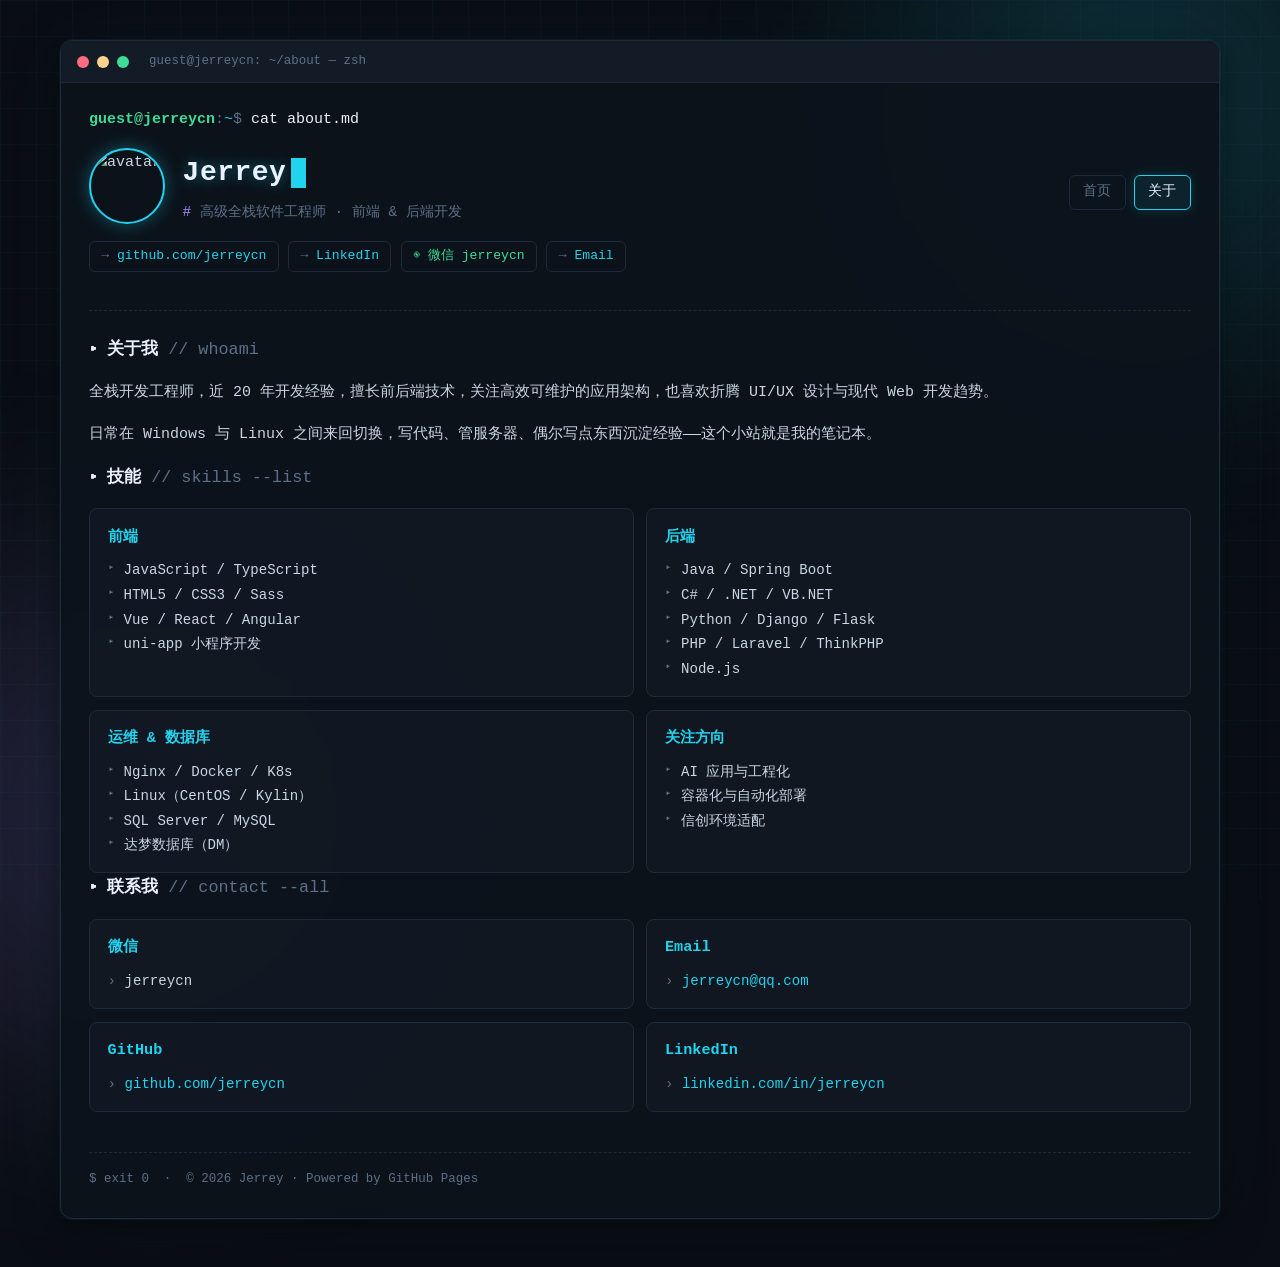
==== about.html @ 29a31ed8 "feat: top nav (home/about); restyle legacy page as about.html" ====
<!DOCTYPE html>
<html lang="zh-CN">
<head>
  <meta charset="UTF-8">
  <meta name="viewport" content="width=device-width, initial-scale=1.0">
  <title>关于 - Jerrey</title>
  <link rel="stylesheet" href="style.css">
</head>
<body>
  <div class="glow glow-1"></div>
  <div class="glow glow-2"></div>

  <div class="container">
    <div class="terminal">
      <div class="term-bar">
        <span class="dot dot-r"></span>
        <span class="dot dot-y"></span>
        <span class="dot dot-g"></span>
        <span class="term-title">guest@jerreycn: ~/about — zsh</span>
      </div>

      <div class="term-body">
        <header class="site-header">
          <div class="term-line prompt-line">
            <span class="prompt">guest@jerreycn</span><span class="prompt-sep">:</span><span class="prompt-path">~</span><span class="prompt-sep">$</span>
            <span class="cmd">cat about.md</span>
          </div>

          <div class="profile-row">
            <div class="profile">
              <img class="avatar" src="https://github.com/jerreycn.png" alt="avatar">
              <div>
                <h1 class="glow-text">Jerrey<span class="cursor" aria-hidden="true"></span></h1>
                <p class="tagline">高级全栈软件工程师 · 前端 &amp; 后端开发</p>
              </div>
            </div>
            <nav class="top-nav" aria-label="主导航">
              <a href="./">首页</a>
              <a href="./about.html" class="active">关于</a>
            </nav>
          </div>

          <nav class="social">
            <a href="https://github.com/jerreycn" target="_blank" rel="noopener">github.com/jerreycn</a>
            <a href="https://linkedin.com/in/jerreycn" target="_blank" rel="noopener">LinkedIn</a>
            <span class="social-plain">微信 jerreycn</span>
            <a href="mailto:jerreycn@qq.com">Email</a>
          </nav>
        </header>

        <main>
          <section>
            <h2 class="section-title">▸ 关于我 <span class="muted">// whoami</span></h2>
            <div class="markdown-body">
              <p>全栈开发工程师，近 20 年开发经验，擅长前后端技术，关注高效可维护的应用架构，也喜欢折腾 UI/UX 设计与现代 Web 开发趋势。</p>
              <p>日常在 Windows 与 Linux 之间来回切换，写代码、管服务器、偶尔写点东西沉淀经验——这个小站就是我的笔记本。</p>
            </div>
          </section>

          <section>
            <h2 class="section-title">▸ 技能 <span class="muted">// skills --list</span></h2>
            <div class="about-grid">
              <div class="about-card">
                <h3>前端</h3>
                <ul class="skill-list">
                  <li>JavaScript / TypeScript</li>
                  <li>HTML5 / CSS3 / Sass</li>
                  <li>Vue / React / Angular</li>
                  <li>uni-app 小程序开发</li>
                </ul>
              </div>
              <div class="about-card">
                <h3>后端</h3>
                <ul class="skill-list">
                  <li>Java / Spring Boot</li>
                  <li>C# / .NET / VB.NET</li>
                  <li>Python / Django / Flask</li>
                  <li>PHP / Laravel / ThinkPHP</li>
                  <li>Node.js</li>
                </ul>
              </div>
              <div class="about-card">
                <h3>运维 &amp; 数据库</h3>
                <ul class="skill-list">
                  <li>Nginx / Docker / K8s</li>
                  <li>Linux（CentOS / Kylin）</li>
                  <li>SQL Server / MySQL</li>
                  <li>达梦数据库（DM）</li>
                </ul>
              </div>
              <div class="about-card">
                <h3>关注方向</h3>
                <ul class="skill-list">
                  <li>AI 应用与工程化</li>
                  <li>容器化与自动化部署</li>
                  <li>信创环境适配</li>
                </ul>
              </div>
            </div>
          </section>

          <section>
            <h2 class="section-title">▸ 联系我 <span class="muted">// contact --all</span></h2>
            <div class="about-grid">
              <div class="about-card">
                <h3>微信</h3>
                <p>jerreycn</p>
              </div>
              <div class="about-card">
                <h3>Email</h3>
                <p><a href="mailto:jerreycn@qq.com">jerreycn@qq.com</a></p>
              </div>
              <div class="about-card">
                <h3>GitHub</h3>
                <p><a href="https://github.com/jerreycn" target="_blank" rel="noopener">github.com/jerreycn</a></p>
              </div>
              <div class="about-card">
                <h3>LinkedIn</h3>
                <p><a href="https://linkedin.com/in/jerreycn" target="_blank" rel="noopener">linkedin.com/in/jerreycn</a></p>
              </div>
            </div>
          </section>
        </main>

        <footer class="site-footer">
          <p><span class="prompt-sep">$</span> exit 0 &nbsp;·&nbsp; © <span id="year"></span> Jerrey · Powered by GitHub Pages</p>
        </footer>
      </div>
    </div>
  </div>
  <script>document.getElementById("year").textContent = new Date().getFullYear();</script>
</body>
</html>
---- style.css ----
/* ============================================================
 * 皮肤：终端 / 极客风 (Terminal Theme)
 * 深色底 + 等宽字体 + 霓虹光晕 + 闪烁光标
 * ============================================================ */

:root {
  --bg: #0a0e14;
  --term-bg: rgba(13, 19, 28, 0.92);
  --text: #c9d6e3;
  --text-bright: #eaf2ff;
  --text-muted: #5c7089;
  --green: #3ddc97;
  --cyan: #22d3ee;
  --purple: #a78bfa;
  --red: #ff6b81;
  --yellow: #fbd38d;
  --border: #1e2a3a;
  --accent: var(--cyan);
  --mono: "Cascadia Code", "JetBrains Mono", Consolas, "Courier New", monospace;
}

* { box-sizing: border-box; }

html { scrollbar-color: #2a3a4e var(--bg); }

body {
  margin: 0;
  font-family: var(--mono);
  background: var(--bg);
  color: var(--text);
  line-height: 1.75;
  font-size: 15px;
  overflow-x: hidden;
}

/* ---- 背景霓虹光晕 ---- */
.glow {
  position: fixed;
  border-radius: 50%;
  filter: blur(120px);
  opacity: 0.16;
  pointer-events: none;
  z-index: 0;
}
.glow-1 { width: 480px; height: 480px; background: var(--cyan); top: -140px; right: -100px; }
.glow-2 { width: 520px; height: 520px; background: var(--purple); bottom: -180px; left: -120px; }

/* ---- 隐约网格背景 ---- */
body::before {
  content: "";
  position: fixed;
  inset: 0;
  background-image:
    linear-gradient(rgba(34, 211, 238, 0.035) 1px, transparent 1px),
    linear-gradient(90deg, rgba(34, 211, 238, 0.035) 1px, transparent 1px);
  background-size: 36px 36px;
  pointer-events: none;
  z-index: 0;
}

.container {
  position: relative;
  z-index: 1;
  max-width: 1200px;
  margin: 2.5rem auto 3rem;
  padding: 0 1.25rem;
}

/* ---- 终端窗口 ---- */
.terminal {
  background: var(--term-bg);
  border: 1px solid var(--border);
  border-radius: 12px;
  box-shadow:
    0 0 0 1px rgba(34, 211, 238, 0.06),
    0 8px 40px rgba(0, 0, 0, 0.55),
    0 0 80px rgba(34, 211, 238, 0.05);
  backdrop-filter: blur(6px);
  overflow: hidden;
}

.term-bar {
  display: flex;
  align-items: center;
  gap: 0.5rem;
  padding: 0.6rem 1rem;
  background: rgba(20, 28, 40, 0.9);
  border-bottom: 1px solid var(--border);
}

.dot { width: 12px; height: 12px; border-radius: 50%; }
.dot-r { background: var(--red); }
.dot-y { background: var(--yellow); }
.dot-g { background: var(--green); }

.term-title {
  margin-left: 0.75rem;
  font-size: 0.78rem;
  color: var(--text-muted);
  user-select: none;
}

.term-body { padding: 1.5rem 1.75rem 1.75rem; }

/* ---- 命令行提示符 ---- */
.term-line { margin: 0 0 0.6rem; }

.prompt { color: var(--green); font-weight: 700; }
.prompt-path { color: var(--cyan); }
.prompt-sep { color: var(--text-muted); }
.cmd { color: var(--text-bright); }

/* ---- 头部 ---- */
.site-header { padding-bottom: 1.25rem; border-bottom: 1px dashed var(--border); margin-bottom: 1.5rem; }

.profile-row {
  display: flex;
  align-items: center;
  justify-content: space-between;
  gap: 1rem;
  flex-wrap: wrap;
  margin: 0.9rem 0 1rem;
}

.profile {
  display: flex;
  align-items: center;
  gap: 1.1rem;
}

/* ---- 顶部导航 ---- */
.top-nav { display: flex; gap: 0.5rem; }
.top-nav a {
  font-size: 0.85rem;
  padding: 0.3rem 0.85rem;
  border: 1px solid var(--border);
  border-radius: 6px;
  color: var(--text-muted);
  transition: all 0.15s ease;
}
.top-nav a:hover {
  text-decoration: none;
  color: var(--cyan);
  border-color: var(--cyan);
  box-shadow: 0 0 12px rgba(34, 211, 238, 0.2);
}
.top-nav a.active {
  color: var(--text-bright);
  border-color: var(--cyan);
  background: rgba(34, 211, 238, 0.08);
  box-shadow: 0 0 12px rgba(34, 211, 238, 0.18);
}

.avatar {
  width: 76px;
  height: 76px;
  border-radius: 50%;
  object-fit: cover;
  border: 2px solid var(--cyan);
  box-shadow: 0 0 18px rgba(34, 211, 238, 0.35);
}

h1 {
  font-size: 1.75rem;
  margin: 0;
  color: var(--text-bright);
  letter-spacing: 0.5px;
}

.glow-text { text-shadow: 0 0 14px rgba(34, 211, 238, 0.45); }

/* 闪烁光标 */
.cursor {
  display: inline-block;
  width: 0.55em;
  height: 1.05em;
  margin-left: 0.15em;
  background: var(--cyan);
  vertical-align: text-bottom;
  animation: blink 1.05s steps(1) infinite;
}
@keyframes blink { 50% { opacity: 0; } }

@media (prefers-reduced-motion: reduce) {
  .cursor { animation: none; }
}

.tagline { margin: 0.2rem 0 0; color: var(--text-muted); font-size: 0.9rem; }
.tagline::before { content: "# "; color: var(--purple); }

.social { display: flex; gap: 0.6rem; flex-wrap: wrap; margin-bottom: 1.1rem; }
.social a, .social span.social-plain {
  font-size: 0.82rem;
  padding: 0.2rem 0.7rem;
  border: 1px solid var(--border);
  border-radius: 6px;
  color: var(--cyan);
  transition: all 0.15s ease;
}
.social a::before { content: "→ "; color: var(--text-muted); }
.social span.social-plain { color: var(--green); cursor: default; }
.social span.social-plain::before { content: "◉ "; color: var(--green); }
.social a:hover { text-decoration: none; border-color: var(--cyan); box-shadow: 0 0 12px rgba(34, 211, 238, 0.25); background: rgba(34, 211, 238, 0.06); }

.bio-line p { margin: 0; color: var(--text); font-size: 0.92rem; }
.bio-line p::before { content: "// "; color: var(--text-muted); }

/* ---- 文章区 ---- */
.section-title { font-size: 1.05rem; margin: 0 0 1rem; color: var(--text-bright); font-weight: 700; }
.section-title .muted { font-weight: 400; }

.muted { color: var(--text-muted); }

a { color: var(--accent); text-decoration: none; }
a:hover { text-decoration: underline; text-underline-offset: 3px; }

.post-list { list-style: none; margin: 0; padding: 0; }

.post-item {
  position: relative;
  padding: 0.85rem 1.1rem 0.85rem 1.3rem;
  margin-bottom: 0.7rem;
  border: 1px solid var(--border);
  border-left: 3px solid var(--border);
  border-radius: 8px;
  background: rgba(20, 28, 40, 0.55);
  transition: all 0.15s ease;
}
.post-item::before {
  content: "▸";
  position: absolute;
  left: 0.45rem;
  top: 0.9rem;
  color: var(--text-muted);
  font-size: 0.8rem;
}
.post-item:hover {
  border-left-color: var(--cyan);
  border-color: #264054;
  background: rgba(34, 211, 238, 0.05);
  box-shadow: 0 0 16px rgba(34, 211, 238, 0.12);
}
.post-item:hover::before { color: var(--cyan); }

.post-item a { font-weight: 700; font-size: 1rem; color: var(--text-bright); }
.post-item a:hover { color: var(--cyan); }
.post-item .post-summary { margin: 0.3rem 0 0.4rem; color: var(--text-muted); font-size: 0.86rem; }

/* 日期左、标签右 */
.post-meta-row {
  display: flex;
  align-items: center;
  justify-content: space-between;
  gap: 0.6rem;
  flex-wrap: wrap;
}
.post-tags { display: inline-flex; flex-wrap: wrap; gap: 0.3rem; }

.post-item .post-date { font-size: 0.78rem; color: var(--text-muted); }

.tag {
  display: inline-block;
  font-size: 0.68rem;
  padding: 0 0.45rem;
  margin-right: 0.3rem;
  border-radius: 4px;
  background: rgba(167, 139, 250, 0.12);
  color: var(--purple);
  border: 1px solid rgba(167, 139, 250, 0.25);
}
.tag::before { content: "#"; }

/* ---- 文章页 ---- */
.back-link { font-size: 0.85rem; color: var(--text-muted); }
.back-link:hover { color: var(--cyan); text-decoration: none; }
.site-header .back-link { color: var(--text-muted); }

/* 文章页导航单独一行 */
.site-header .top-nav { margin-top: 0.75rem; }

.post-title { font-size: 1.55rem; line-height: 1.4; }
.post-meta { color: var(--text-muted); font-size: 0.82rem; margin: 0.4rem 0 0; }
.post-divider { border: none; border-top: 1px dashed var(--border); margin: 1.25rem 0 1.75rem; }

/* ---- Markdown 渲染 ---- */
.markdown-body h1, .markdown-body h2, .markdown-body h3 { line-height: 1.4; color: var(--text-bright); }
.markdown-body h2 { border-bottom: 1px dashed var(--border); padding-bottom: 0.3rem; }
.markdown-body h2::before, .markdown-body h3::before { content: "## "; color: var(--purple); }
.markdown-body h3::before { content: "### "; }
.markdown-body a { color: var(--cyan); }
.markdown-body img { max-width: 100%; border-radius: 8px; border: 1px solid var(--border); }
.markdown-body blockquote {
  margin: 1rem 0;
  padding: 0.25rem 1rem;
  border-left: 3px solid var(--purple);
  color: var(--text-muted);
  background: rgba(167, 139, 250, 0.06);
  border-radius: 0 8px 8px 0;
}
.markdown-body blockquote::before { content: "> "; color: var(--purple); }
.markdown-body code {
  background: rgba(34, 211, 238, 0.08);
  color: var(--cyan);
  padding: 0.15em 0.4em;
  border-radius: 5px;
  font-family: var(--mono);
  font-size: 0.88em;
}
.markdown-body pre {
  background: #0c1219;
  border: 1px solid var(--border);
  padding: 1rem;
  border-radius: 8px;
  overflow-x: auto;
}
.markdown-body pre code { background: none; color: var(--green); padding: 0; }
.markdown-body table { border-collapse: collapse; width: 100%; margin: 1rem 0; }
.markdown-body th, .markdown-body td {
  border: 1px solid var(--border);
  padding: 0.45rem 0.75rem;
  text-align: left;
}
.markdown-body th { background: rgba(34, 211, 238, 0.07); color: var(--cyan); }

/* ---- 分页 ---- */
.pagination {
  display: flex;
  flex-wrap: wrap;
  align-items: center;
  gap: 0.4rem;
  margin: 1.5rem 0 0;
  font-size: 0.85rem;
}
.pagination a {
  padding: 0.25rem 0.7rem;
  border: 1px solid var(--border);
  border-radius: 6px;
  color: var(--cyan);
  transition: all 0.15s ease;
}
.pagination a:hover { text-decoration: none; border-color: var(--cyan); box-shadow: 0 0 10px rgba(34, 211, 238, 0.25); }
.pagination a.pg-current {
  color: var(--text-bright);
  border-color: var(--cyan);
  background: rgba(34, 211, 238, 0.12);
  box-shadow: 0 0 12px rgba(34, 211, 238, 0.2);
}
.pagination a.pg-disabled { color: var(--text-muted); border-color: var(--border); cursor: default; }
.pagination a.pg-disabled:hover { border-color: var(--border); box-shadow: none; }
.pg-ellipsis { color: var(--text-muted); padding: 0 0.2rem; }

/* ---- 标签筛选 ---- */
.tag-filter[hidden] { display: none; }
.tag-filter {
  display: flex;
  align-items: center;
  justify-content: space-between;
  flex-wrap: wrap;
  gap: 0.5rem;
  padding: 0.45rem 0.9rem;
  margin-bottom: 1rem;
  border: 1px solid rgba(61, 220, 151, 0.4);
  border-radius: 6px;
  background: rgba(61, 220, 151, 0.06);
  font-size: 0.85rem;
}
.tag-filter-info { color: var(--green); }
.tag-filter-clear { color: var(--red); font-size: 0.8rem; }
.tag-filter-clear:hover { text-decoration: underline; }

.tag-link { cursor: pointer; }
.tag-link:hover {
  border-color: var(--cyan);
  color: var(--cyan);
  box-shadow: 0 0 8px rgba(34, 211, 238, 0.25);
}

/* ---- 关于页 ---- */
.about-grid {
  display: grid;
  grid-template-columns: repeat(2, 1fr);
  gap: 0.8rem;
}
.about-card {
  padding: 0.9rem 1.1rem;
  border: 1px solid var(--border);
  border-radius: 8px;
  background: rgba(20, 28, 40, 0.55);
  transition: all 0.15s ease;
}
.about-card:hover {
  border-color: #264054;
  background: rgba(34, 211, 238, 0.05);
  box-shadow: 0 0 16px rgba(34, 211, 238, 0.12);
}
.about-card h3 { margin: 0 0 0.5rem; font-size: 0.95rem; color: var(--cyan); }
.about-card p { margin: 0; font-size: 0.88rem; color: var(--text); }
.about-card p::before { content: "› "; color: var(--text-muted); }

.skill-list { list-style: none; margin: 0; padding: 0; }
.skill-list li {
  position: relative;
  padding-left: 1rem;
  font-size: 0.88rem;
  color: var(--text);
}
.skill-list li::before {
  content: "▸";
  position: absolute;
  left: 0;
  color: var(--text-muted);
  font-size: 0.75rem;
}

@media (max-width: 560px) { .about-grid { grid-template-columns: 1fr; } }

/* ---- 快捷链接 ---- */
.friend-links { margin-top: 2.5rem; padding-top: 1.25rem; border-top: 1px dashed var(--border); }

.links-grid {
  display: grid;
  grid-template-columns: repeat(6, 1fr);
  gap: 0.6rem;
}
.links-grid a {
  text-align: center;
  font-size: 0.82rem;
  padding: 0.4rem 0.3rem;
  border: 1px solid var(--border);
  border-radius: 6px;
  color: var(--text);
  background: rgba(20, 28, 40, 0.55);
  white-space: nowrap;
  overflow: hidden;
  text-overflow: ellipsis;
  transition: all 0.15s ease;
}
.links-grid a:hover {
  text-decoration: none;
  color: var(--cyan);
  border-color: var(--cyan);
  box-shadow: 0 0 12px rgba(34, 211, 238, 0.25);
  background: rgba(34, 211, 238, 0.06);
}

@media (max-width: 900px) { .links-grid { grid-template-columns: repeat(4, 1fr); } }
@media (max-width: 560px) { .links-grid { grid-template-columns: repeat(3, 1fr); } }

/* ---- 页脚 ---- */
.site-footer {
  margin-top: 2.5rem;
  padding-top: 1rem;
  border-top: 1px dashed var(--border);
  color: var(--text-muted);
  font-size: 0.78rem;
}
.site-footer p { margin: 0; }

/* ---- 小屏适配 ---- */
@media (max-width: 560px) {
  .term-body { padding: 1.1rem 1rem 1.25rem; }
  .container { margin-top: 1rem; }
  .profile { flex-direction: column; align-items: flex-start; }
  h1 { font-size: 1.4rem; }
}
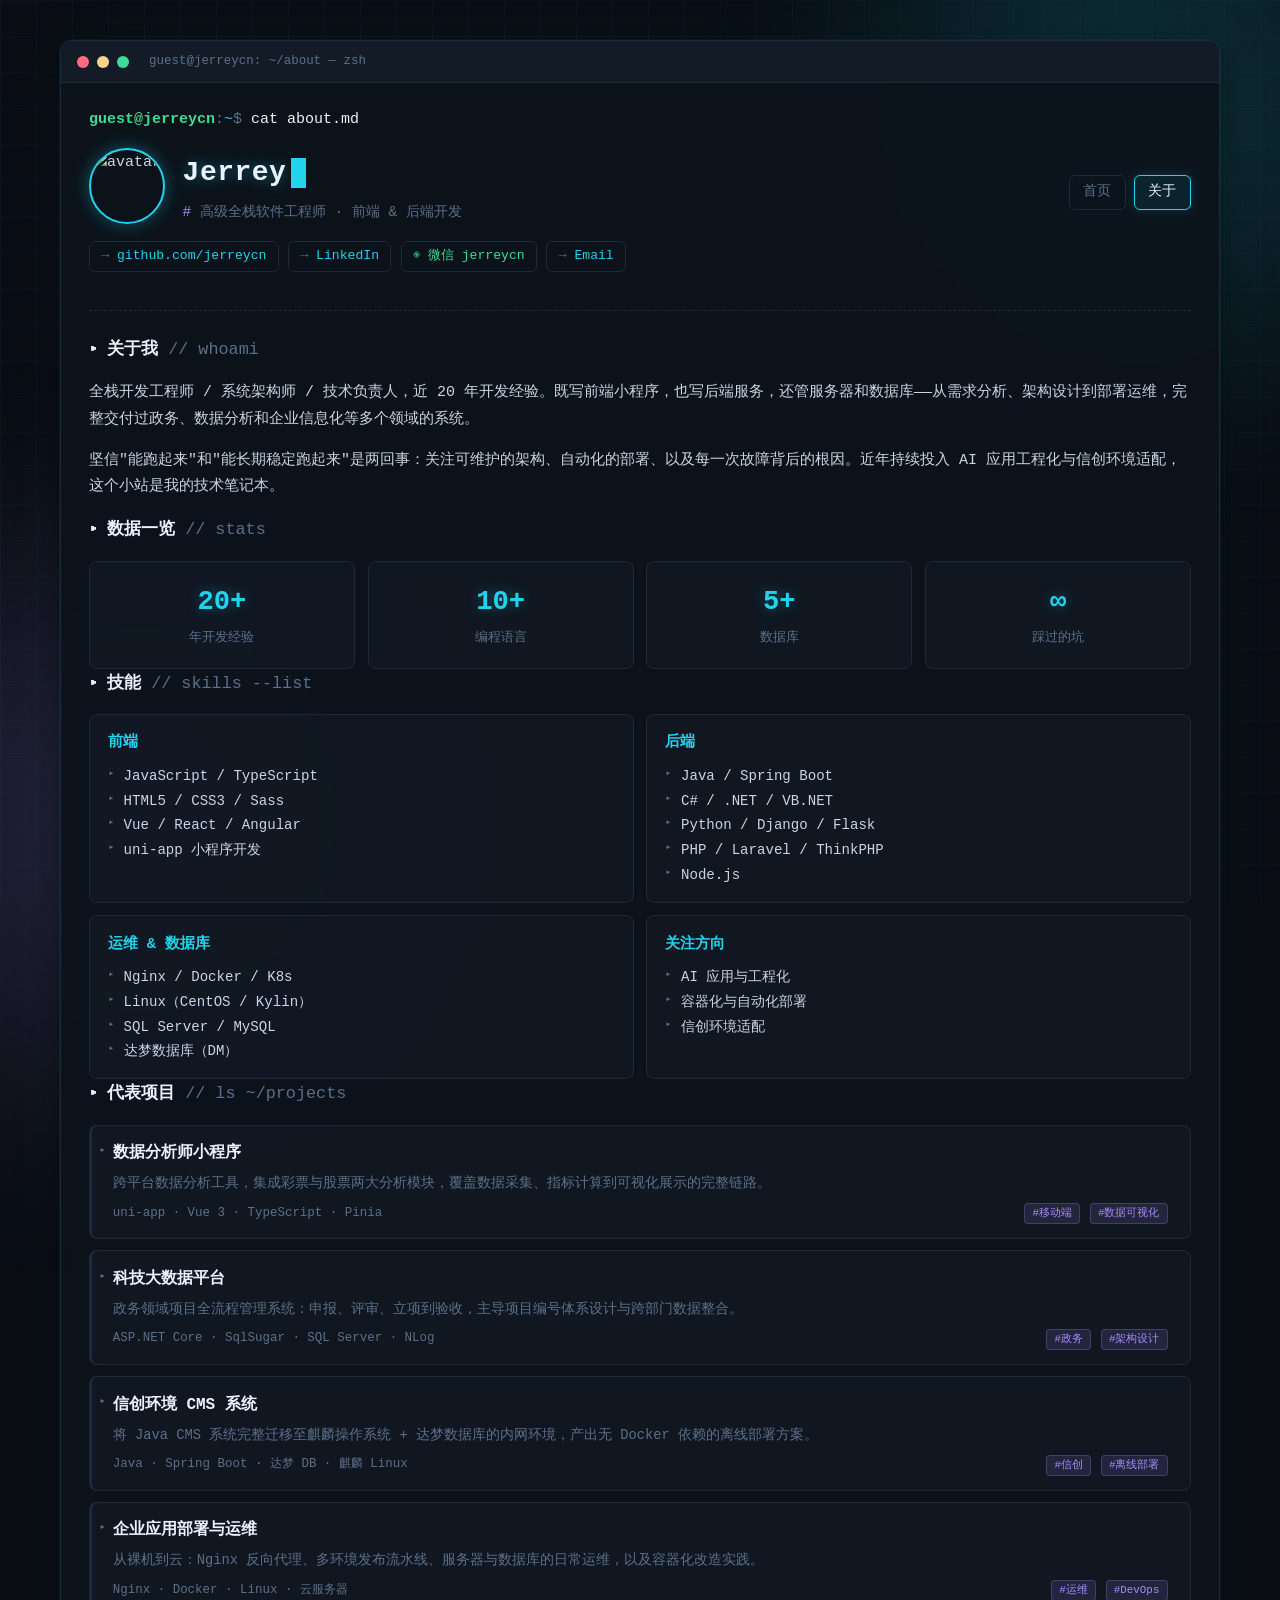
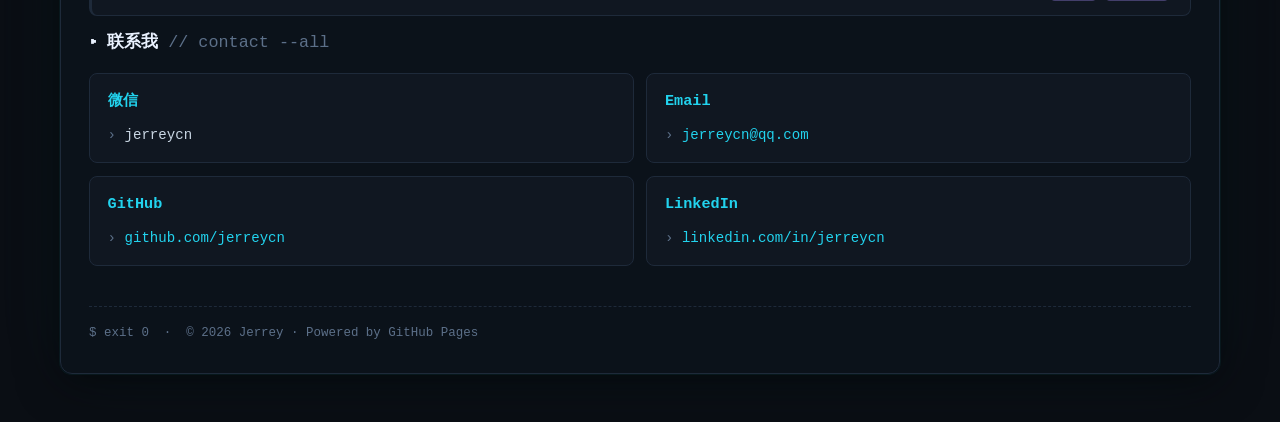
==== commit 363bfa51: "about: add stats bar, expertise intro and featured projects" ====
--- a/about.html
+++ b/about.html
@@ -52,8 +52,18 @@
           <section>
             <h2 class="section-title">▸ 关于我 <span class="muted">// whoami</span></h2>
             <div class="markdown-body">
-              <p>全栈开发工程师，近 20 年开发经验，擅长前后端技术，关注高效可维护的应用架构，也喜欢折腾 UI/UX 设计与现代 Web 开发趋势。</p>
-              <p>日常在 Windows 与 Linux 之间来回切换，写代码、管服务器、偶尔写点东西沉淀经验——这个小站就是我的笔记本。</p>
+              <p>全栈开发工程师 / 系统架构师 / 技术负责人，近 20 年开发经验。既写前端小程序，也写后端服务，还管服务器和数据库——从需求分析、架构设计到部署运维，完整交付过政务、数据分析和企业信息化等多个领域的系统。</p>
+              <p>坚信"能跑起来"和"能长期稳定跑起来"是两回事：关注可维护的架构、自动化的部署、以及每一次故障背后的根因。近年持续投入 AI 应用工程化与信创环境适配，这个小站是我的技术笔记本。</p>
+            </div>
+          </section>
+
+          <section>
+            <h2 class="section-title">▸ 数据一览 <span class="muted">// stats</span></h2>
+            <div class="stat-row">
+              <div class="stat-card"><span class="stat-num">20+</span><span class="stat-label">年开发经验</span></div>
+              <div class="stat-card"><span class="stat-num">10+</span><span class="stat-label">编程语言</span></div>
+              <div class="stat-card"><span class="stat-num">5+</span><span class="stat-label">数据库</span></div>
+              <div class="stat-card"><span class="stat-num">∞</span><span class="stat-label">踩过的坑</span></div>
             </div>
           </section>
 
@@ -100,6 +110,44 @@
           </section>
 
           <section>
+            <h2 class="section-title">▸ 代表项目 <span class="muted">// ls ~/projects</span></h2>
+            <div class="post-list">
+              <div class="post-item">
+                <a>数据分析师小程序</a>
+                <p class="post-summary">跨平台数据分析工具，集成彩票与股票两大分析模块，覆盖数据采集、指标计算到可视化展示的完整链路。</p>
+                <div class="post-meta-row">
+                  <span class="post-date">uni-app · Vue 3 · TypeScript · Pinia</span>
+                  <span class="post-tags"><span class="tag">移动端</span><span class="tag">数据可视化</span></span>
+                </div>
+              </div>
+              <div class="post-item">
+                <a>科技大数据平台</a>
+                <p class="post-summary">政务领域项目全流程管理系统：申报、评审、立项到验收，主导项目编号体系设计与跨部门数据整合。</p>
+                <div class="post-meta-row">
+                  <span class="post-date">ASP.NET Core · SqlSugar · SQL Server · NLog</span>
+                  <span class="post-tags"><span class="tag">政务</span><span class="tag">架构设计</span></span>
+                </div>
+              </div>
+              <div class="post-item">
+                <a>信创环境 CMS 系统</a>
+                <p class="post-summary">将 Java CMS 系统完整迁移至麒麟操作系统 + 达梦数据库的内网环境，产出无 Docker 依赖的离线部署方案。</p>
+                <div class="post-meta-row">
+                  <span class="post-date">Java · Spring Boot · 达梦 DB · 麒麟 Linux</span>
+                  <span class="post-tags"><span class="tag">信创</span><span class="tag">离线部署</span></span>
+                </div>
+              </div>
+              <div class="post-item">
+                <a>企业应用部署与运维</a>
+                <p class="post-summary">从裸机到云：Nginx 反向代理、多环境发布流水线、服务器与数据库的日常运维，以及容器化改造实践。</p>
+                <div class="post-meta-row">
+                  <span class="post-date">Nginx · Docker · Linux · 云服务器</span>
+                  <span class="post-tags"><span class="tag">运维</span><span class="tag">DevOps</span></span>
+                </div>
+              </div>
+            </div>
+          </section>
+
+          <section>
             <h2 class="section-title">▸ 联系我 <span class="muted">// contact --all</span></h2>
             <div class="about-grid">
               <div class="about-card">
--- a/style.css
+++ b/style.css
@@ -375,6 +375,30 @@
   box-shadow: 0 0 8px rgba(34, 211, 238, 0.25);
 }
 
+/* ---- 数据一览 ---- */
+.stat-row {
+  display: grid;
+  grid-template-columns: repeat(4, 1fr);
+  gap: 0.8rem;
+}
+.stat-card {
+  text-align: center;
+  padding: 1rem 0.5rem;
+  border: 1px solid var(--border);
+  border-radius: 8px;
+  background: rgba(20, 28, 40, 0.55);
+}
+.stat-num {
+  display: block;
+  font-size: 1.7rem;
+  font-weight: 700;
+  color: var(--cyan);
+  text-shadow: 0 0 14px rgba(34, 211, 238, 0.35);
+}
+.stat-label { font-size: 0.8rem; color: var(--text-muted); }
+
+@media (max-width: 560px) { .stat-row { grid-template-columns: repeat(2, 1fr); } }
+
 /* ---- 关于页 ---- */
 .about-grid {
   display: grid;
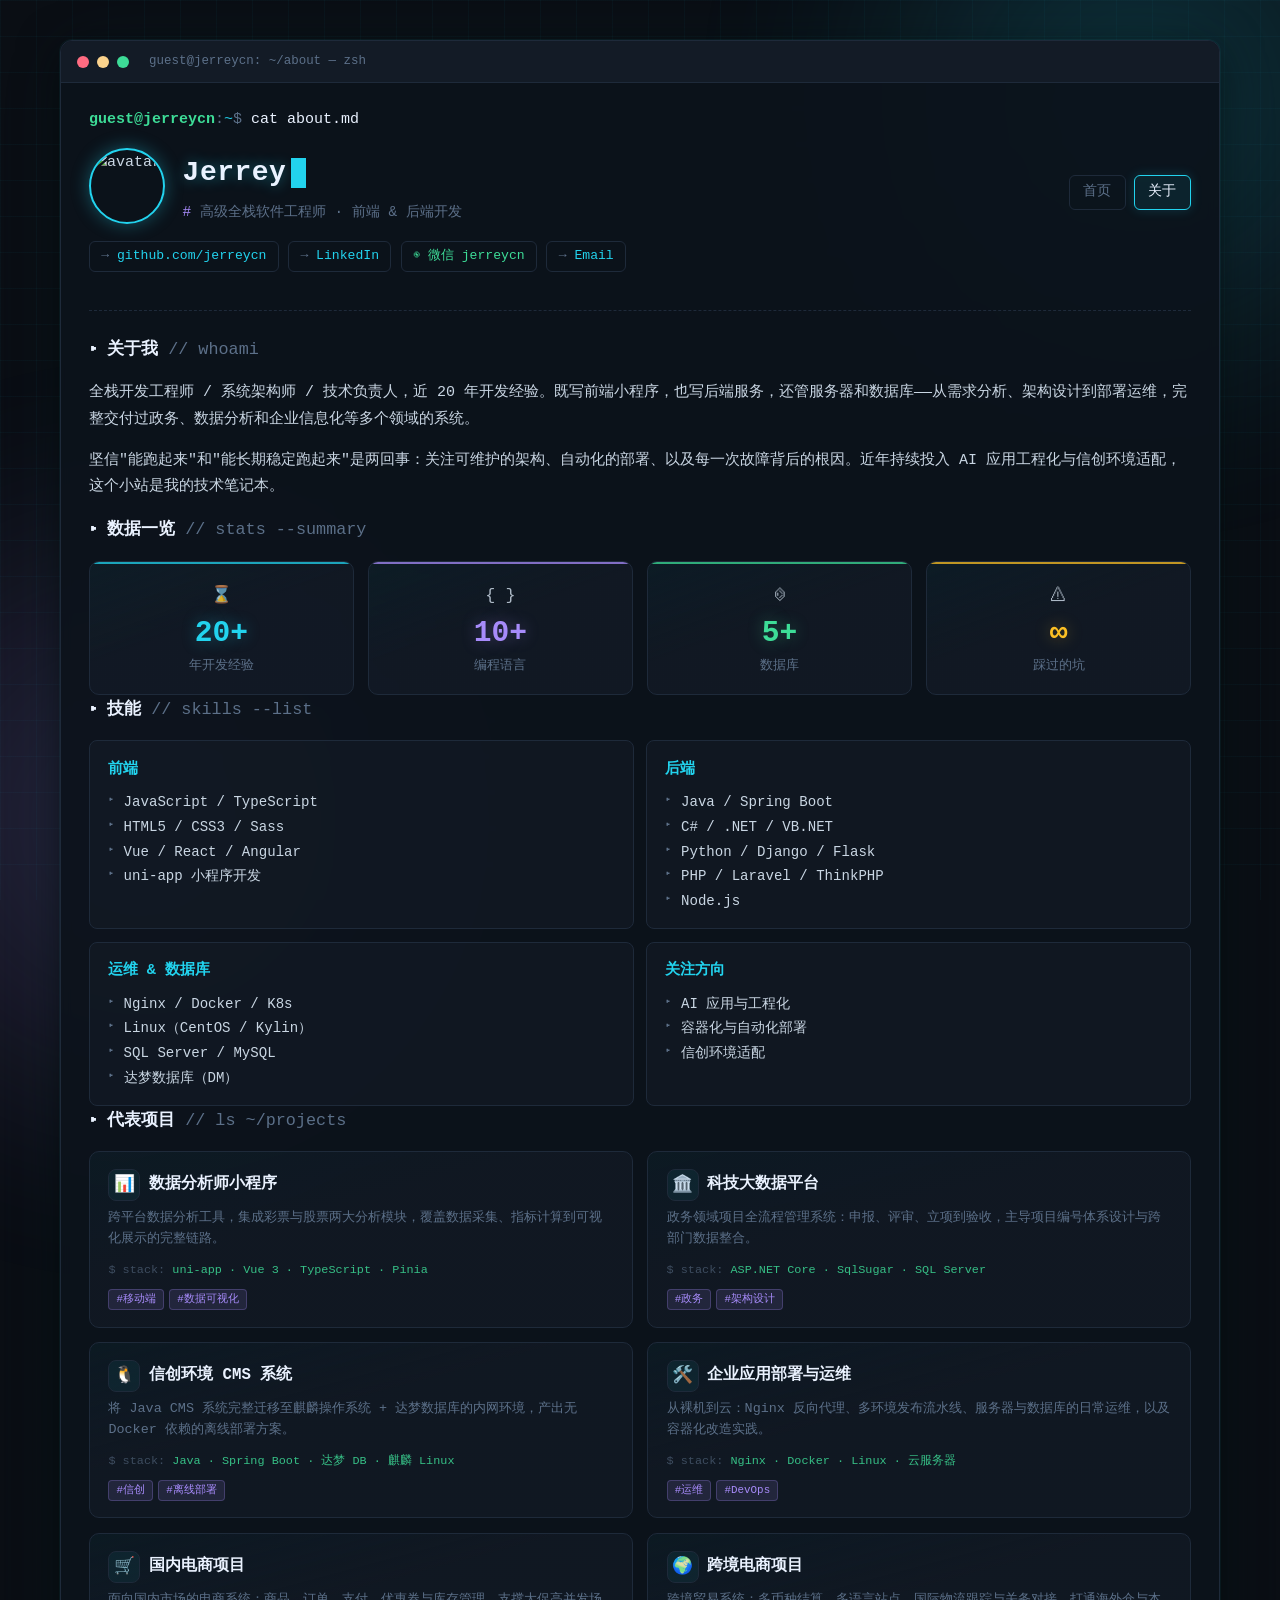
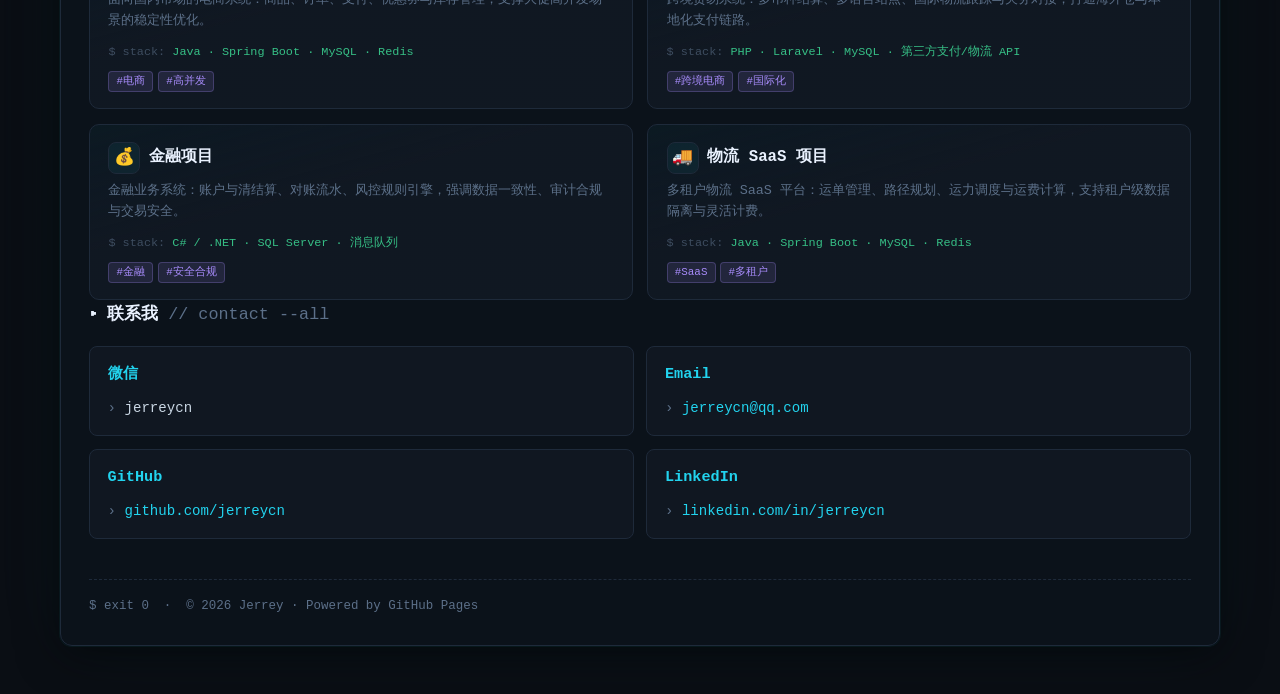
==== commit eda37304: "about: card-style UI for stats & projects; add 4 new project cards" ====
--- a/about.html
+++ b/about.html
@@ -58,12 +58,28 @@
           </section>
 
           <section>
-            <h2 class="section-title">▸ 数据一览 <span class="muted">// stats</span></h2>
+            <h2 class="section-title">▸ 数据一览 <span class="muted">// stats --summary</span></h2>
             <div class="stat-row">
-              <div class="stat-card"><span class="stat-num">20+</span><span class="stat-label">年开发经验</span></div>
-              <div class="stat-card"><span class="stat-num">10+</span><span class="stat-label">编程语言</span></div>
-              <div class="stat-card"><span class="stat-num">5+</span><span class="stat-label">数据库</span></div>
-              <div class="stat-card"><span class="stat-num">∞</span><span class="stat-label">踩过的坑</span></div>
+              <div class="stat-card stat-cyan">
+                <span class="stat-icon">⌛</span>
+                <span class="stat-num">20+</span>
+                <span class="stat-label">年开发经验</span>
+              </div>
+              <div class="stat-card stat-purple">
+                <span class="stat-icon">{ }</span>
+                <span class="stat-num">10+</span>
+                <span class="stat-label">编程语言</span>
+              </div>
+              <div class="stat-card stat-green">
+                <span class="stat-icon">⌬</span>
+                <span class="stat-num">5+</span>
+                <span class="stat-label">数据库</span>
+              </div>
+              <div class="stat-card stat-amber">
+                <span class="stat-icon">⚠</span>
+                <span class="stat-num">∞</span>
+                <span class="stat-label">踩过的坑</span>
+              </div>
             </div>
           </section>
 
@@ -111,38 +127,54 @@
 
           <section>
             <h2 class="section-title">▸ 代表项目 <span class="muted">// ls ~/projects</span></h2>
-            <div class="post-list">
-              <div class="post-item">
-                <a>数据分析师小程序</a>
-                <p class="post-summary">跨平台数据分析工具，集成彩票与股票两大分析模块，覆盖数据采集、指标计算到可视化展示的完整链路。</p>
-                <div class="post-meta-row">
-                  <span class="post-date">uni-app · Vue 3 · TypeScript · Pinia</span>
-                  <span class="post-tags"><span class="tag">移动端</span><span class="tag">数据可视化</span></span>
-                </div>
-              </div>
-              <div class="post-item">
-                <a>科技大数据平台</a>
-                <p class="post-summary">政务领域项目全流程管理系统：申报、评审、立项到验收，主导项目编号体系设计与跨部门数据整合。</p>
-                <div class="post-meta-row">
-                  <span class="post-date">ASP.NET Core · SqlSugar · SQL Server · NLog</span>
-                  <span class="post-tags"><span class="tag">政务</span><span class="tag">架构设计</span></span>
-                </div>
-              </div>
-              <div class="post-item">
-                <a>信创环境 CMS 系统</a>
-                <p class="post-summary">将 Java CMS 系统完整迁移至麒麟操作系统 + 达梦数据库的内网环境，产出无 Docker 依赖的离线部署方案。</p>
-                <div class="post-meta-row">
-                  <span class="post-date">Java · Spring Boot · 达梦 DB · 麒麟 Linux</span>
-                  <span class="post-tags"><span class="tag">信创</span><span class="tag">离线部署</span></span>
-                </div>
-              </div>
-              <div class="post-item">
-                <a>企业应用部署与运维</a>
-                <p class="post-summary">从裸机到云：Nginx 反向代理、多环境发布流水线、服务器与数据库的日常运维，以及容器化改造实践。</p>
-                <div class="post-meta-row">
-                  <span class="post-date">Nginx · Docker · Linux · 云服务器</span>
-                  <span class="post-tags"><span class="tag">运维</span><span class="tag">DevOps</span></span>
-                </div>
+            <div class="proj-grid">
+              <div class="proj-card">
+                <div class="proj-head"><span class="proj-icon">📊</span><h3>数据分析师小程序</h3></div>
+                <p class="proj-desc">跨平台数据分析工具，集成彩票与股票两大分析模块，覆盖数据采集、指标计算到可视化展示的完整链路。</p>
+                <div class="proj-stack">uni-app · Vue 3 · TypeScript · Pinia</div>
+                <div class="proj-tags"><span class="tag">移动端</span><span class="tag">数据可视化</span></div>
+              </div>
+              <div class="proj-card">
+                <div class="proj-head"><span class="proj-icon">🏛️</span><h3>科技大数据平台</h3></div>
+                <p class="proj-desc">政务领域项目全流程管理系统：申报、评审、立项到验收，主导项目编号体系设计与跨部门数据整合。</p>
+                <div class="proj-stack">ASP.NET Core · SqlSugar · SQL Server</div>
+                <div class="proj-tags"><span class="tag">政务</span><span class="tag">架构设计</span></div>
+              </div>
+              <div class="proj-card">
+                <div class="proj-head"><span class="proj-icon">🐧</span><h3>信创环境 CMS 系统</h3></div>
+                <p class="proj-desc">将 Java CMS 系统完整迁移至麒麟操作系统 + 达梦数据库的内网环境，产出无 Docker 依赖的离线部署方案。</p>
+                <div class="proj-stack">Java · Spring Boot · 达梦 DB · 麒麟 Linux</div>
+                <div class="proj-tags"><span class="tag">信创</span><span class="tag">离线部署</span></div>
+              </div>
+              <div class="proj-card">
+                <div class="proj-head"><span class="proj-icon">🛠️</span><h3>企业应用部署与运维</h3></div>
+                <p class="proj-desc">从裸机到云：Nginx 反向代理、多环境发布流水线、服务器与数据库的日常运维，以及容器化改造实践。</p>
+                <div class="proj-stack">Nginx · Docker · Linux · 云服务器</div>
+                <div class="proj-tags"><span class="tag">运维</span><span class="tag">DevOps</span></div>
+              </div>
+              <div class="proj-card">
+                <div class="proj-head"><span class="proj-icon">🛒</span><h3>国内电商项目</h3></div>
+                <p class="proj-desc">面向国内市场的电商系统：商品、订单、支付、优惠券与库存管理，支撑大促高并发场景的稳定性优化。</p>
+                <div class="proj-stack">Java · Spring Boot · MySQL · Redis</div>
+                <div class="proj-tags"><span class="tag">电商</span><span class="tag">高并发</span></div>
+              </div>
+              <div class="proj-card">
+                <div class="proj-head"><span class="proj-icon">🌍</span><h3>跨境电商项目</h3></div>
+                <p class="proj-desc">跨境贸易系统：多币种结算、多语言站点、国际物流跟踪与关务对接，打通海外仓与本地化支付链路。</p>
+                <div class="proj-stack">PHP · Laravel · MySQL · 第三方支付/物流 API</div>
+                <div class="proj-tags"><span class="tag">跨境电商</span><span class="tag">国际化</span></div>
+              </div>
+              <div class="proj-card">
+                <div class="proj-head"><span class="proj-icon">💰</span><h3>金融项目</h3></div>
+                <p class="proj-desc">金融业务系统：账户与清结算、对账流水、风控规则引擎，强调数据一致性、审计合规与交易安全。</p>
+                <div class="proj-stack">C# / .NET · SQL Server · 消息队列</div>
+                <div class="proj-tags"><span class="tag">金融</span><span class="tag">安全合规</span></div>
+              </div>
+              <div class="proj-card">
+                <div class="proj-head"><span class="proj-icon">🚚</span><h3>物流 SaaS 项目</h3></div>
+                <p class="proj-desc">多租户物流 SaaS 平台：运单管理、路径规划、运力调度与运费计算，支持租户级数据隔离与灵活计费。</p>
+                <div class="proj-stack">Java · Spring Boot · MySQL · Redis</div>
+                <div class="proj-tags"><span class="tag">SaaS</span><span class="tag">多租户</span></div>
               </div>
             </div>
           </section>
--- a/style.css
+++ b/style.css
@@ -379,25 +379,133 @@
 .stat-row {
   display: grid;
   grid-template-columns: repeat(4, 1fr);
-  gap: 0.8rem;
+  gap: 0.9rem;
 }
 .stat-card {
+  position: relative;
   text-align: center;
-  padding: 1rem 0.5rem;
-  border: 1px solid var(--border);
-  border-radius: 8px;
-  background: rgba(20, 28, 40, 0.55);
+  padding: 1.2rem 0.6rem 1.05rem;
+  border: 1px solid var(--border);
+  border-radius: 10px;
+  background: linear-gradient(160deg, rgba(34, 211, 238, 0.05), rgba(20, 28, 40, 0.65) 45%);
+  overflow: hidden;
+  transition: transform 0.18s ease, box-shadow 0.18s ease, border-color 0.18s ease;
+}
+/* 顶部霓虹细条 */
+.stat-card::before {
+  content: "";
+  position: absolute;
+  top: 0; left: 0; right: 0;
+  height: 2px;
+  background: var(--accent, var(--cyan));
+  opacity: 0.75;
+}
+.stat-card:hover {
+  transform: translateY(-3px);
+  border-color: var(--accent, var(--cyan));
+  box-shadow: 0 6px 22px var(--accent-glow, rgba(34, 211, 238, 0.18));
+}
+.stat-icon {
+  display: block;
+  font-size: 1.05rem;
+  margin-bottom: 0.35rem;
+  opacity: 0.85;
 }
 .stat-num {
   display: block;
-  font-size: 1.7rem;
+  font-size: 1.85rem;
   font-weight: 700;
-  color: var(--cyan);
-  text-shadow: 0 0 14px rgba(34, 211, 238, 0.35);
-}
-.stat-label { font-size: 0.8rem; color: var(--text-muted); }
+  line-height: 1.15;
+  color: var(--accent, var(--cyan));
+  text-shadow: 0 0 16px var(--accent-glow, rgba(34, 211, 238, 0.4));
+}
+.stat-label { display: block; margin-top: 0.3rem; font-size: 0.8rem; color: var(--text-muted); }
+
+/* 每张卡一个主题色 */
+.stat-cyan   { --accent: var(--cyan);   --accent-glow: rgba(34, 211, 238, 0.35); }
+.stat-purple { --accent: var(--purple); --accent-glow: rgba(167, 139, 250, 0.35); }
+.stat-green  { --accent: var(--green);  --accent-glow: rgba(61, 220, 151, 0.35); }
+.stat-amber  { --accent: #fbbf24;       --accent-glow: rgba(251, 191, 36, 0.35); }
 
 @media (max-width: 560px) { .stat-row { grid-template-columns: repeat(2, 1fr); } }
+
+/* ---- 关于页 ---- */
+/* ---- 代表项目卡片 ---- */
+.proj-grid {
+  display: grid;
+  grid-template-columns: repeat(2, 1fr);
+  gap: 0.9rem;
+}
+.proj-card {
+  position: relative;
+  display: flex;
+  flex-direction: column;
+  padding: 1.05rem 1.15rem;
+  border: 1px solid var(--border);
+  border-radius: 10px;
+  background: linear-gradient(165deg, rgba(34, 211, 238, 0.04), rgba(20, 28, 40, 0.6) 40%);
+  overflow: hidden;
+  transition: transform 0.18s ease, box-shadow 0.18s ease, border-color 0.18s ease;
+}
+.proj-card::before {
+  content: "";
+  position: absolute;
+  left: 0; top: 0; bottom: 0;
+  width: 3px;
+  background: linear-gradient(180deg, var(--cyan), var(--purple));
+  opacity: 0;
+  transition: opacity 0.18s ease;
+}
+.proj-card:hover {
+  transform: translateY(-3px);
+  border-color: #264054;
+  box-shadow: 0 8px 24px rgba(34, 211, 238, 0.12), 0 4px 12px rgba(167, 139, 250, 0.08);
+}
+.proj-card:hover::before { opacity: 1; }
+
+.proj-head {
+  display: flex;
+  align-items: center;
+  gap: 0.55rem;
+  margin-bottom: 0.45rem;
+}
+.proj-icon {
+  display: inline-flex;
+  align-items: center;
+  justify-content: center;
+  width: 2rem;
+  height: 2rem;
+  flex: none;
+  font-size: 1.05rem;
+  border: 1px solid var(--border);
+  border-radius: 8px;
+  background: rgba(34, 211, 238, 0.06);
+}
+.proj-head h3 {
+  margin: 0;
+  font-size: 0.98rem;
+  font-weight: 700;
+  color: var(--text-bright);
+}
+.proj-card:hover .proj-head h3 { color: var(--cyan); }
+.proj-desc {
+  margin: 0 0 0.65rem;
+  font-size: 0.84rem;
+  line-height: 1.55;
+  color: var(--text-muted);
+  flex: 1;
+}
+.proj-stack {
+  font-size: 0.74rem;
+  color: var(--green);
+  opacity: 0.85;
+  margin-bottom: 0.5rem;
+}
+.proj-stack::before { content: "$ stack: "; color: var(--text-muted); opacity: 0.7; }
+.proj-tags { display: flex; flex-wrap: wrap; gap: 0.3rem; }
+.proj-tags .tag { margin-right: 0; }
+
+@media (max-width: 860px) { .proj-grid { grid-template-columns: 1fr; } }
 
 /* ---- 关于页 ---- */
 .about-grid {
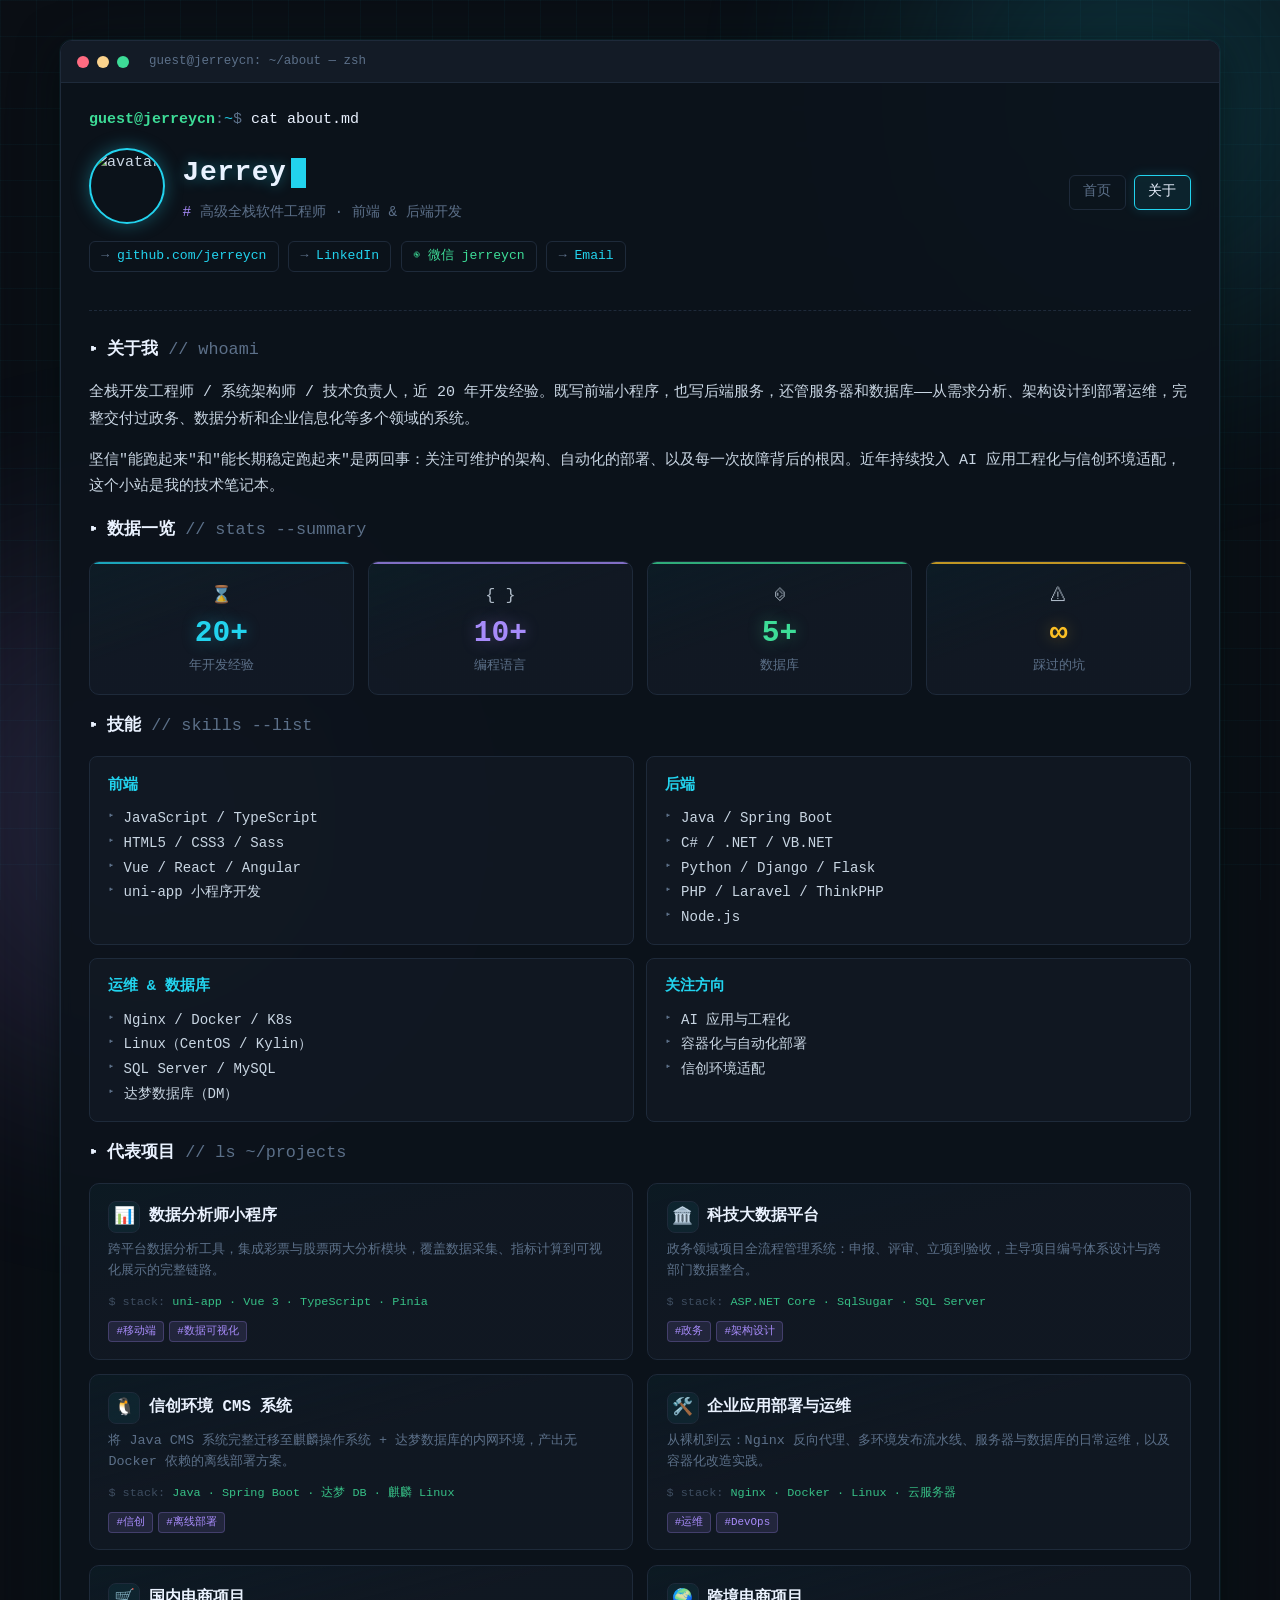
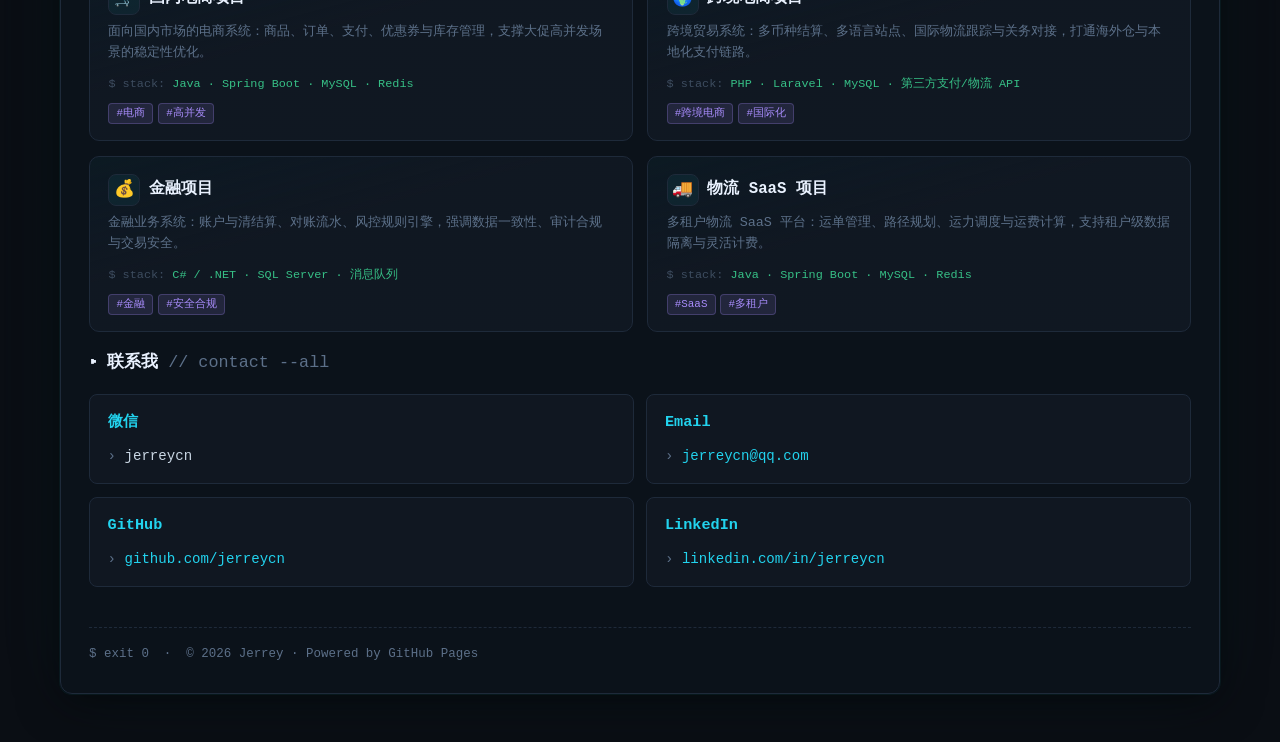
==== commit 6d5a0ab3: "style: add 1rem top margin to skills/projects/contact sections" ====
--- a/about.html
+++ b/about.html
@@ -83,7 +83,7 @@
             </div>
           </section>
 
-          <section>
+          <section class="section-gap">
             <h2 class="section-title">▸ 技能 <span class="muted">// skills --list</span></h2>
             <div class="about-grid">
               <div class="about-card">
@@ -125,7 +125,7 @@
             </div>
           </section>
 
-          <section>
+          <section class="section-gap">
             <h2 class="section-title">▸ 代表项目 <span class="muted">// ls ~/projects</span></h2>
             <div class="proj-grid">
               <div class="proj-card">
@@ -179,7 +179,7 @@
             </div>
           </section>
 
-          <section>
+          <section class="section-gap">
             <h2 class="section-title">▸ 联系我 <span class="muted">// contact --all</span></h2>
             <div class="about-grid">
               <div class="about-card">
--- a/style.css
+++ b/style.css
@@ -208,6 +208,7 @@
 /* ---- 文章区 ---- */
 .section-title { font-size: 1.05rem; margin: 0 0 1rem; color: var(--text-bright); font-weight: 700; }
 .section-title .muted { font-weight: 400; }
+.section-gap { margin-top: 1rem; }
 
 .muted { color: var(--text-muted); }
 
